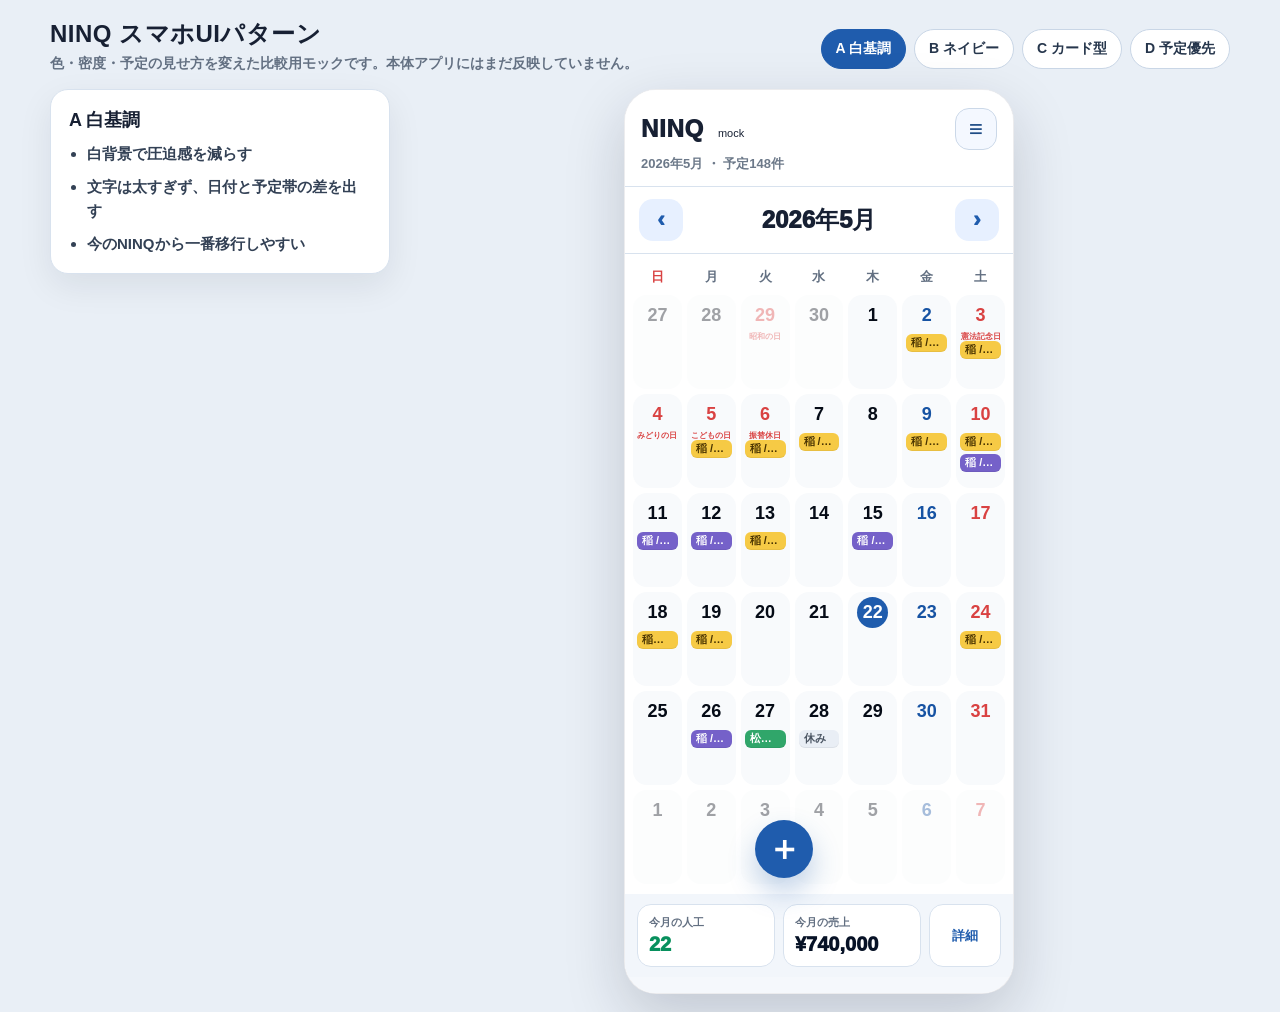
==== mobile-ui-patterns.html @ b08ec17d "Add mobile UI pattern mockups" ====
<!DOCTYPE html>
<html lang="ja">
<head>
<meta charset="UTF-8">
<meta name="viewport" content="width=device-width,initial-scale=1,viewport-fit=cover">
<title>NINQ mobile UI patterns</title>
<style>
*{box-sizing:border-box;margin:0;padding:0}
:root{
  --navy:#173f73;--blue:#1f5cad;--line:#d8e2ee;--paper:#fff;--muted:#637082;
  --day:#f6ca45;--day-ink:#493300;--night:#7561c9;--sub:#30a66a;--red:#d94242;
}
body{min-height:100vh;background:#e9eff6;color:#172033;font-family:-apple-system,BlinkMacSystemFont,"Segoe UI","Hiragino Sans","Yu Gothic UI",sans-serif;padding:18px}
.page{max-width:1180px;margin:0 auto}
.head{display:flex;align-items:flex-end;justify-content:space-between;gap:16px;margin-bottom:16px}
.head h1{font-size:24px;letter-spacing:.02em}
.head p{margin-top:5px;color:var(--muted);font-size:14px;font-weight:700}
.tabs{display:flex;gap:8px;overflow:auto;padding-bottom:4px}
.tab{border:1px solid #c9d6e6;background:#fff;color:#26364c;border-radius:999px;padding:10px 14px;font-size:14px;font-weight:900;white-space:nowrap;cursor:pointer}
.tab.active{background:var(--blue);border-color:var(--blue);color:#fff}
.stage{display:grid;grid-template-columns:340px minmax(0,1fr);gap:18px;align-items:start}
.notes{background:#fff;border:1px solid var(--line);border-radius:18px;padding:18px;box-shadow:0 12px 34px rgba(15,23,42,.08)}
.notes h2{font-size:18px;margin-bottom:10px}
.notes ul{display:grid;gap:10px;padding-left:18px;color:#334155;font-size:15px;line-height:1.55;font-weight:700}
.phone-wrap{display:flex;justify-content:center}
.phone{width:min(100%,390px);min-height:820px;background:#fff;border-radius:32px;box-shadow:0 22px 60px rgba(15,23,42,.18);overflow:hidden;border:1px solid rgba(15,23,42,.08)}
.phone-inner{min-height:820px;background:var(--app-bg,#f2f6fb);padding-bottom:16px}
.top{background:var(--top-bg,var(--navy));color:#fff;padding:18px 16px 13px}
.top-row{display:flex;align-items:center;justify-content:space-between;gap:10px}
.brand{font-size:24px;font-weight:950;letter-spacing:.03em}
.version{font-size:11px;border:1px solid rgba(255,255,255,.38);border-radius:999px;padding:3px 8px;margin-left:5px}
.menu{width:42px;height:42px;border-radius:14px;border:1px solid rgba(255,255,255,.32);display:grid;place-items:center;font-size:24px;font-weight:900}
.subline{font-size:13px;opacity:.9;margin-top:5px;font-weight:750}
.month{display:grid;grid-template-columns:44px 1fr 44px;align-items:center;gap:10px;padding:12px 14px;background:var(--month-bg,#fff);border-bottom:1px solid var(--line)}
.navbtn{height:42px;border:none;border-radius:14px;background:var(--nav-btn,#e7f0ff);color:var(--blue);font-size:22px;font-weight:950}
.month strong{text-align:center;font-size:var(--month-size,24px);font-weight:950}
.calendar{display:grid;grid-template-columns:repeat(7,1fr);gap:var(--gap,5px);padding:10px 8px;background:var(--cal-bg,#fff)}
.dow{text-align:center;color:var(--muted);font-size:13px;font-weight:900;padding:4px 0}
.dow.sun{color:var(--red)}
.day{min-height:var(--day-h,94px);background:var(--cell-bg,#f8fbff);border:var(--cell-border,0);border-radius:var(--cell-radius,14px);padding:5px 4px;overflow:hidden;position:relative}
.day.other{opacity:.38}
.num{width:var(--num-size,31px);height:var(--num-size,31px);display:grid;place-items:center;margin:0 auto 3px;border-radius:999px;font-size:var(--num-font,18px);font-weight:900;color:#050b16}
.sun .num,.holiday .num{color:var(--red)}
.sat .num{color:#1753a3}
.today .num{background:var(--blue);color:#fff}
.holiday-name{display:block;text-align:center;font-size:8px;color:var(--red);font-weight:900;line-height:1;margin-top:-1px}
.events{display:grid;gap:3px}
.event{min-height:var(--event-h,18px);border-radius:var(--event-radius,6px);padding:2px 5px;font-size:var(--event-font,11px);line-height:1.12;font-weight:900;white-space:nowrap;overflow:hidden;text-overflow:ellipsis}
.event.day-e{background:var(--day);color:var(--day-ink)}
.event.night-e{background:var(--night);color:#fff}
.event.sub-e{background:var(--sub);color:#fff}
.event.muted{background:#e9eef5;color:#4b5563}
.summary{display:grid;grid-template-columns:1fr 1fr 72px;gap:8px;padding:10px 12px;background:var(--summary-bg,#f2f6fb)}
.card{background:#fff;border:1px solid var(--line);border-radius:14px;padding:10px 11px;min-height:55px}
.label{font-size:11px;color:var(--muted);font-weight:900}
.value{margin-top:3px;font-size:20px;font-weight:950;color:#071226}
.value.green{color:#07905d}
.detail{display:grid;place-items:center;color:var(--blue);font-size:13px;font-weight:950}
.selected-list{margin:10px 12px 0;background:#fff;border:1px solid var(--line);border-radius:18px;padding:13px;display:none}
.selected-list h3{font-size:17px;margin-bottom:9px}
.row{display:grid;grid-template-columns:8px minmax(0,1fr) 72px;gap:9px;align-items:center;border-top:1px solid #edf2f7;padding:10px 0}
.row:first-of-type{border-top:none}
.bar{width:8px;height:38px;border-radius:999px;background:var(--day)}
.bar.night{background:var(--night)}
.row-title{font-size:17px;font-weight:950;white-space:nowrap;overflow:hidden;text-overflow:ellipsis}
.row-sub{font-size:12px;color:var(--muted);font-weight:800;margin-top:3px}
.row-pay{text-align:right;font-size:13px;font-weight:950;color:#1d4e8f}
.fab{position:fixed;right:max(22px,calc((100vw - 390px)/2 + 22px));bottom:22px;width:58px;height:58px;border:none;border-radius:50%;background:var(--blue);color:#fff;font-size:34px;font-weight:600;box-shadow:0 14px 28px rgba(31,92,173,.28)}

.pattern-clean{--app-bg:#f5f8fc;--top-bg:#fff;--month-bg:#fff;--cal-bg:#fff;--cell-bg:#f8fafc;--top-text:#172033}
.pattern-clean .top{color:#172033;border-bottom:1px solid var(--line)}
.pattern-clean .menu{border-color:#cbd8e8;color:#1e4c86;background:#f4f8ff}
.pattern-clean .subline{color:#5d6b7d}
.pattern-clean .event{box-shadow:inset 0 -1px rgba(0,0,0,.06)}
.pattern-deep{--app-bg:#eef4fb;--top-bg:linear-gradient(180deg,#10386d,#0f2c53);--cell-bg:#fff;--cell-border:1px solid #e7eef7;--day-h:100px;--event-h:20px;--event-font:11.5px;--num-font:19px}
.pattern-deep .calendar{padding:10px;background:#eef4fb}
.pattern-deep .day{box-shadow:0 4px 12px rgba(15,23,42,.04)}
.pattern-cards{--app-bg:#eef2f7;--top-bg:#1f4f8c;--cal-bg:#eef2f7;--cell-bg:#fff;--cell-radius:9px;--cell-border:1px solid #dce5ef;--gap:4px;--day-h:102px;--event-radius:3px;--event-h:19px;--event-font:12px}
.pattern-cards .calendar{padding:8px}
.pattern-cards .event{padding-inline:4px}
.pattern-focus{--app-bg:#f4f7fb;--top-bg:#16467d;--day-h:70px;--event-h:17px;--event-font:10.5px;--num-font:17px;--num-size:28px}
.pattern-focus .calendar{padding-bottom:4px}
.pattern-focus .events .event:nth-child(n+2){display:none}
.pattern-focus .selected-list{display:block}
.pattern-focus .summary{grid-template-columns:1fr 1fr}
.pattern-focus .detail{display:none}
@media (max-width:820px){body{padding:10px}.head{display:block}.tabs{margin-top:12px}.stage{grid-template-columns:1fr}.notes{order:2}.phone{border-radius:24px}.fab{right:18px}}
</style>
</head>
<body>
<main class="page">
  <header class="head">
    <div>
      <h1>NINQ スマホUIパターン</h1>
      <p>色・密度・予定の見せ方を変えた比較用モックです。本体アプリにはまだ反映していません。</p>
    </div>
    <div class="tabs" role="tablist">
      <button class="tab active" data-pattern="clean">A 白基調</button>
      <button class="tab" data-pattern="deep">B ネイビー</button>
      <button class="tab" data-pattern="cards">C カード型</button>
      <button class="tab" data-pattern="focus">D 予定優先</button>
    </div>
  </header>
  <section class="stage">
    <aside class="notes" id="notes"></aside>
    <div class="phone-wrap">
      <div class="phone">
        <div class="phone-inner pattern-clean" id="phone">
          <div class="top">
            <div class="top-row">
              <div><span class="brand">NINQ</span><span class="version">mock</span></div>
              <div class="menu">≡</div>
            </div>
            <div class="subline">2026年5月 ・ 予定148件</div>
          </div>
          <div class="month">
            <button class="navbtn">‹</button>
            <strong>2026年5月</strong>
            <button class="navbtn">›</button>
          </div>
          <div class="calendar" id="calendar"></div>
          <div class="selected-list">
            <h3>5月13日の予定</h3>
            <div class="row"><span class="bar"></span><div><div class="row-title">稲 / 麻布台ヒルズ</div><div class="row-sub">日勤 1人工 ・ 交通費 2,200円</div></div><div class="row-pay">¥32,200</div></div>
            <div class="row"><span class="bar night"></span><div><div class="row-title">稲 / 赤坂ガーデンシティ夜間</div><div class="row-sub">夜勤 1人工 ・ 駐車場 1,000円</div></div><div class="row-pay">¥41,000</div></div>
          </div>
          <div class="summary">
            <div class="card"><div class="label">今月の人工</div><div class="value green">22</div></div>
            <div class="card"><div class="label">今月の売上</div><div class="value">¥740,000</div></div>
            <div class="card detail">詳細</div>
          </div>
          <button class="fab">＋</button>
        </div>
      </div>
    </div>
  </section>
</main>
<script>
const days = [
  ['27','other'],['28','other'],['29','other holiday','昭和の日'],['30','other'],['1',''],['2','sat'],['3','sun holiday','憲法記念日'],
  ['4','sun holiday','みどりの日'],['5','holiday','こどもの日'],['6','holiday','振替休日'],['7',''],['8',''],['9','sat'],['10','sun'],
  ['11',''],['12',''],['13',''],['14',''],['15',''],['16','sat'],['17','sun'],
  ['18',''],['19',''],['20',''],['21',''],['22','today'],['23','sat'],['24','sun'],
  ['25',''],['26',''],['27',''],['28',''],['29',''],['30','sat'],['31','sun'],
  ['1','other'],['2','other'],['3','other'],['4','other'],['5','other'],['6','other sat'],['7','other sun']
];
const events = {
  5:[['稲 / 神南清水第一','day-e']],6:[['稲 / 赤坂ガーデンシティ','day-e']],8:[['稲 / 池尻MUTOビル','day-e']],9:[['稲 / 麻布台ヒルズ','day-e']],10:[['稲 / 公文横浜','day-e']],
  12:[['稲 / 麻布台ヒルズローダー','day-e']],13:[['稲 / 麻布台ヒルズ','day-e'],['稲 / 赤坂ガーデンシティ夜間','night-e']],14:[['稲 / 赤坂ガーデンシティ夜間','night-e']],15:[['稲 / 赤坂ガーデンシティ夜間','night-e']],16:[['稲 / 公文横浜','day-e']],
  18:[['稲 / 赤坂ガーデンシティ夜間','night-e']],21:[['稲野辺','day-e']],22:[['稲 / 神南清水第一','day-e']],27:[['稲 / 新宿百人町','day-e']],29:[['稲 / 天王洲シーフォート','night-e']],
  30:[['松田 / 神南清水','sub-e']],31:[['休み','muted']]
};
const notes = {
  clean:['白背景で圧迫感を減らす','文字は太すぎず、日付と予定帯の差を出す','今のNINQから一番移行しやすい'],
  deep:['ヘッダーと日付の存在感を強くする','白い日マスで予定帯の色が見えやすい','現場アプリらしい業務感が残る'],
  cards:['日マスをカード風にして区切りを明確にする','予定帯を四角めにして情報量を増やす','PC版との見え方を近づけやすい'],
  focus:['カレンダーは予定の有無確認に絞る','選択日の予定を下に大きく表示する','老眼対策として一番読みやすいが、一覧性は少し下がる']
};
function renderCalendar(){
  const cal = document.getElementById('calendar');
  cal.innerHTML = ['日','月','火','水','木','金','土'].map((d,i)=>`<div class="dow ${i===0?'sun':''}">${d}</div>`).join('') +
    days.map(([num, cls, holiday], i)=>{
      const dayEvents = events[i] || [];
      return `<div class="day ${cls}"><div class="num">${num}</div>${holiday?`<span class="holiday-name">${holiday}</span>`:''}<div class="events">${dayEvents.map(([text,type])=>`<div class="event ${type}">${text}</div>`).join('')}</div></div>`;
    }).join('');
}
function setPattern(pattern){
  document.querySelectorAll('.tab').forEach(btn=>btn.classList.toggle('active',btn.dataset.pattern===pattern));
  const phone = document.getElementById('phone');
  phone.className = `phone-inner pattern-${pattern}`;
  document.getElementById('notes').innerHTML = `<h2>${document.querySelector(`[data-pattern="${pattern}"]`).textContent}</h2><ul>${notes[pattern].map(item=>`<li>${item}</li>`).join('')}</ul>`;
}
document.querySelectorAll('.tab').forEach(btn=>btn.addEventListener('click',()=>setPattern(btn.dataset.pattern)));
renderCalendar();
setPattern('clean');
</script>
</body>
</html>
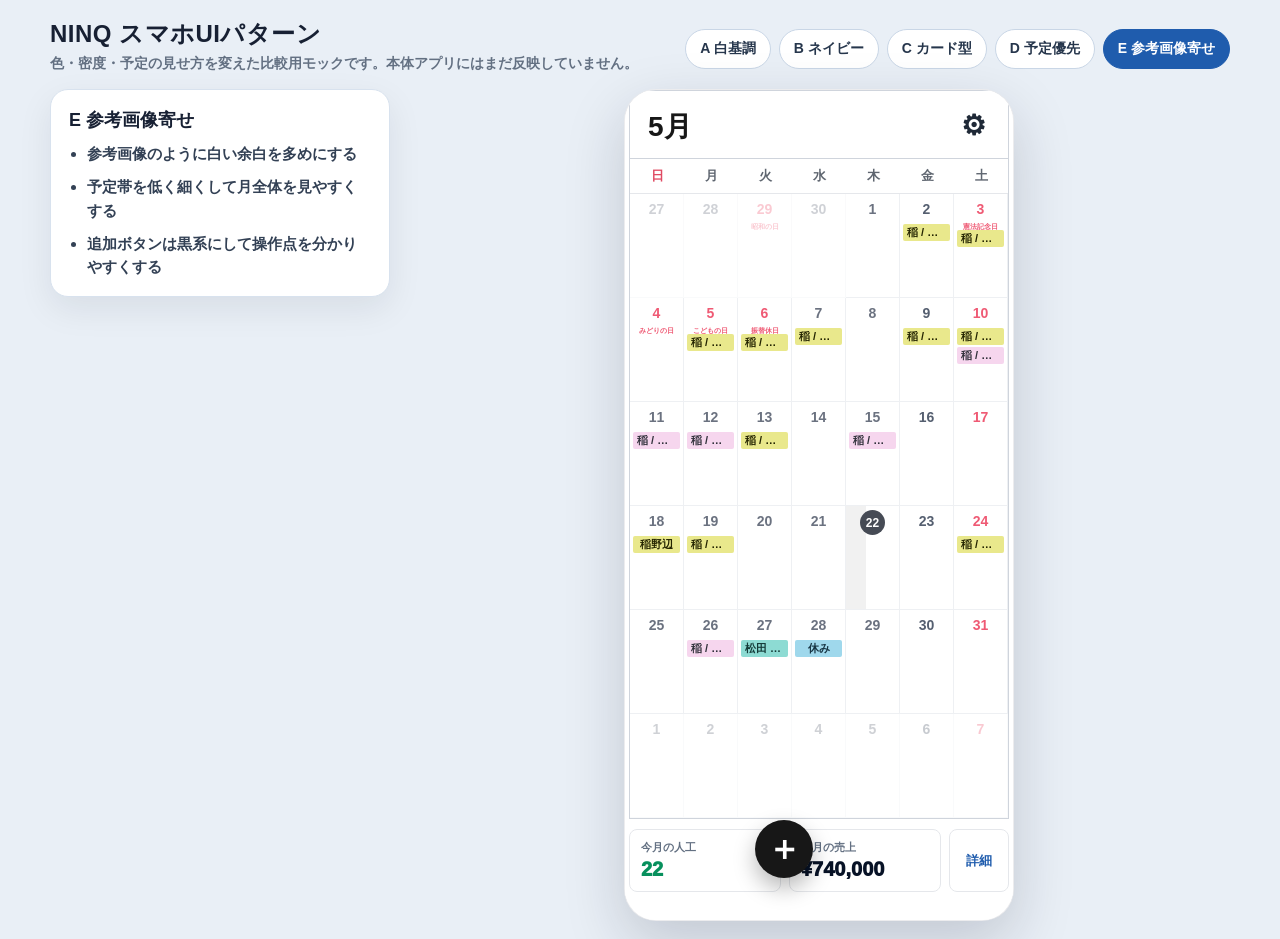
==== commit f1a8182b: "Add reference mobile UI mockup" ====
--- a/mobile-ui-patterns.html
+++ b/mobile-ui-patterns.html
@@ -84,6 +84,36 @@
 .pattern-focus .selected-list{display:block}
 .pattern-focus .summary{grid-template-columns:1fr 1fr}
 .pattern-focus .detail{display:none}
+.pattern-ref{--app-bg:#fff;--top-bg:#fff;--month-bg:#fff;--cal-bg:#fff;--cell-bg:#fff;--cell-radius:0;--cell-border:0;--gap:0;--day-h:104px;--event-h:17px;--event-radius:2px;--event-font:11px;--num-font:14px;--num-size:22px;--summary-bg:#fff}
+.pattern-ref .top{color:#171717;border:1px solid #cfd4dc;border-bottom:none;margin:0 4px;padding:17px 18px 6px}
+.pattern-ref .brand{font-size:0}.pattern-ref .brand::before{content:'5月';font-size:28px;font-weight:850;letter-spacing:0}
+.pattern-ref .version,.pattern-ref .subline{display:none}
+.pattern-ref .menu{border:none;background:transparent;color:#1f2937;font-size:0;width:34px;height:34px}
+.pattern-ref .menu::before{content:'⚙';font-size:28px;line-height:1}
+.pattern-ref .month{margin:0 4px;padding:0 14px 6px;border-left:1px solid #cfd4dc;border-right:1px solid #cfd4dc;border-bottom:1px solid #cfd4dc;grid-template-columns:1fr}
+.pattern-ref .month strong{display:none}
+.pattern-ref .navbtn{display:none}
+.pattern-ref .calendar{margin:0 4px;padding:0;border-left:1px solid #cfd4dc;border-right:1px solid #cfd4dc;border-bottom:1px solid #cfd4dc}
+.pattern-ref .dow{font-size:13px;font-weight:700;color:#5f6670;padding:8px 0;border-bottom:1px solid #e5e7eb}
+.pattern-ref .dow.sun{color:#e04b63}
+.pattern-ref .day{border-right:1px solid #eef0f3;border-bottom:1px solid #eef0f3;padding:4px 2px;background:#fff}
+.pattern-ref .day:nth-child(7n+1){border-right:1px solid #eef0f3}
+.pattern-ref .day.other{opacity:.32}
+.pattern-ref .num{margin:0 auto 4px;color:#6b7280;font-weight:650}
+.pattern-ref .sun .num,.pattern-ref .holiday .num{color:#ef5a74}
+.pattern-ref .sat .num{color:#555f70}
+.pattern-ref .today{background:linear-gradient(90deg,#f1f1f1 0 38%,#fff 38% 100%)}
+.pattern-ref .today .num{background:#464b55;color:#fff;width:25px;height:25px;font-size:12px}
+.pattern-ref .holiday-name{font-size:7px;font-weight:700;color:#ef5a74}
+.pattern-ref .events{gap:2px;align-items:center}
+.pattern-ref .event{width:96%;margin:0 auto;padding:2px 4px;text-align:center;font-weight:800;box-shadow:none}
+.pattern-ref .event.day-e{background:#e9e88c;color:#242400}
+.pattern-ref .event.night-e{background:#f6d6ee;color:#30303a}
+.pattern-ref .event.sub-e{background:#8ddbd3;color:#143b38}
+.pattern-ref .event.muted{background:#9fd8ec;color:#173544}
+.pattern-ref .summary{padding:10px 4px 12px;grid-template-columns:1fr 1fr 60px}
+.pattern-ref .card{border-radius:8px;box-shadow:none;background:#fff;border-color:#e5e7eb}
+.pattern-ref .fab{background:#171717;color:#fff;box-shadow:0 10px 22px rgba(0,0,0,.28)}
 @media (max-width:820px){body{padding:10px}.head{display:block}.tabs{margin-top:12px}.stage{grid-template-columns:1fr}.notes{order:2}.phone{border-radius:24px}.fab{right:18px}}
 </style>
 </head>
@@ -99,13 +129,14 @@
       <button class="tab" data-pattern="deep">B ネイビー</button>
       <button class="tab" data-pattern="cards">C カード型</button>
       <button class="tab" data-pattern="focus">D 予定優先</button>
+      <button class="tab" data-pattern="ref">E 参考画像寄せ</button>
     </div>
   </header>
   <section class="stage">
     <aside class="notes" id="notes"></aside>
     <div class="phone-wrap">
       <div class="phone">
-        <div class="phone-inner pattern-clean" id="phone">
+        <div class="phone-inner pattern-ref" id="phone">
           <div class="top">
             <div class="top-row">
               <div><span class="brand">NINQ</span><span class="version">mock</span></div>
@@ -154,7 +185,8 @@
   clean:['白背景で圧迫感を減らす','文字は太すぎず、日付と予定帯の差を出す','今のNINQから一番移行しやすい'],
   deep:['ヘッダーと日付の存在感を強くする','白い日マスで予定帯の色が見えやすい','現場アプリらしい業務感が残る'],
   cards:['日マスをカード風にして区切りを明確にする','予定帯を四角めにして情報量を増やす','PC版との見え方を近づけやすい'],
-  focus:['カレンダーは予定の有無確認に絞る','選択日の予定を下に大きく表示する','老眼対策として一番読みやすいが、一覧性は少し下がる']
+  focus:['カレンダーは予定の有無確認に絞る','選択日の予定を下に大きく表示する','老眼対策として一番読みやすいが、一覧性は少し下がる'],
+  ref:['参考画像のように白い余白を多めにする','予定帯を低く細くして月全体を見やすくする','追加ボタンは黒系にして操作点を分かりやすくする']
 };
 function renderCalendar(){
   const cal = document.getElementById('calendar');
@@ -172,7 +204,7 @@
 }
 document.querySelectorAll('.tab').forEach(btn=>btn.addEventListener('click',()=>setPattern(btn.dataset.pattern)));
 renderCalendar();
-setPattern('clean');
+setPattern('ref');
 </script>
 </body>
 </html>
